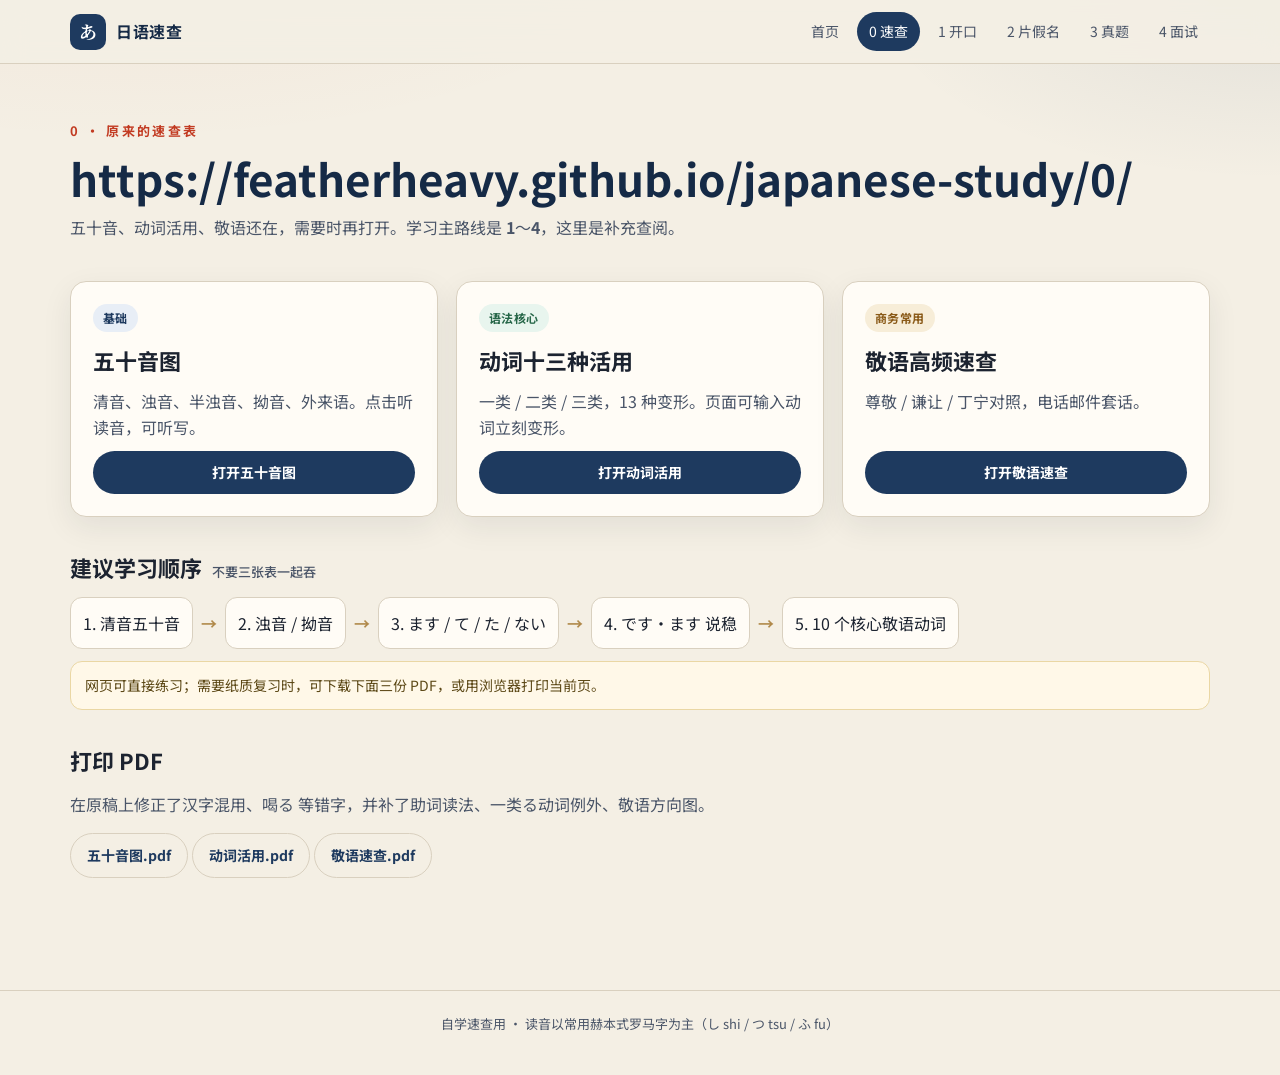
==== 0/index.html @ 9b51ec2e "Add /0/ quick-reference hub and katakana quiz on /2/. Route the original 五十音/动词/敬语 section through /" ====
<!DOCTYPE html>
<html lang="zh-CN">
<head>
  <meta charset="UTF-8">
  <meta name="viewport" content="width=device-width, initial-scale=1">
  <title>0 速查表 | 五十音 · 动词 · 敬语</title>
  <meta name="description" content="0 原来的速查表：五十音图、动词十三种活用、敬语高频速查。">
  <link rel="preconnect" href="https://fonts.googleapis.com">
  <link rel="preconnect" href="https://fonts.gstatic.com" crossorigin>
  <link href="https://fonts.googleapis.com/css2?family=Noto+Sans+JP:wght@400;600;700&family=Noto+Sans+SC:wght@400;600;700&family=Noto+Serif+JP:wght@600;700&display=swap" rel="stylesheet">
  <link rel="stylesheet" href="../assets/css/style.css">
  <link rel="icon" href="data:image/svg+xml,<svg xmlns='http://www.w3.org/2000/svg' viewBox='0 0 100 100'><rect rx='18' width='100' height='100' fill='%231e3a5f'/><text x='50' y='68' text-anchor='middle' font-size='58' fill='white'>あ</text></svg>">
</head>
<body>
  <header class="site-header">
    <div class="header-inner">
      <a class="brand" href="../index.html"><span class="brand-mark serif">あ</span>日语速查</a>
      <button class="menu-btn" type="button">菜单</button>
      <nav class="nav">
        <a href="../index.html">首页</a>
        <a class="active" href="../0/">0 速查</a>
        <a href="../1/">1 开口</a>
        <a href="../2/">2 片假名</a>
        <a href="../3/">3 真题</a>
        <a href="../4/">4 面试</a>
      </nav>
    </div>
  </header>

  <main class="wrap">
    <section class="hero">
      <div class="kicker">0 · 原来的速查表</div>
      <h1>https://featherheavy.github.io/japanese-study/0/</h1>
      <p class="lede">五十音、动词活用、敬语还在，需要时再打开。学习主路线是 <b>1</b>～<b>4</b>，这里是补充查阅。</p>
    </section>

    <div class="cards">
      <article class="card">
        <span class="tag navy">基础</span>
        <h2>五十音图</h2>
        <p>清音、浊音、半浊音、拗音、外来语。点击听读音，可听写。</p>
        <a class="btn" href="../kana.html">打开五十音图</a>
      </article>
      <article class="card">
        <span class="tag green">语法核心</span>
        <h2>动词十三种活用</h2>
        <p>一类 / 二类 / 三类，13 种变形。页面可输入动词立刻变形。</p>
        <a class="btn" href="../verbs.html">打开动词活用</a>
      </article>
      <article class="card">
        <span class="tag gold">商务常用</span>
        <h2>敬语高频速查</h2>
        <p>尊敬 / 谦让 / 丁宁对照，电话邮件套话。</p>
        <a class="btn" href="../keigo.html">打开敬语速查</a>
      </article>
    </div>

    <section class="section">
      <h2>建议学习顺序 <small>不要三张表一起吞</small></h2>
      <div class="flow">
        <span class="pill">1. 清音五十音</span><span class="arrow">→</span>
        <span class="pill">2. 浊音 / 拗音</span><span class="arrow">→</span>
        <span class="pill">3. ます / て / た / ない</span><span class="arrow">→</span>
        <span class="pill">4. です・ます 说稳</span><span class="arrow">→</span>
        <span class="pill">5. 10 个核心敬语动词</span>
      </div>
      <div class="grid-notes">
        <div class="note">网页可直接练习；需要纸质复习时，可下载下面三份 PDF，或用浏览器打印当前页。</div>
      </div>
    </section>

    <section class="section">
      <h2>打印 PDF</h2>
      <p class="lede">在原稿上修正了汉字混用、喝る 等错字，并补了助词读法、一类る动词例外、敬语方向图。</p>
      <p>
        <a class="btn ghost" href="../pdf/kana.pdf">五十音图.pdf</a>
        <a class="btn ghost" href="../pdf/verbs.pdf">动词活用.pdf</a>
        <a class="btn ghost" href="../pdf/keigo.pdf">敬语速查.pdf</a>
      </p>
    </section>
  </main>

  <footer class="site-footer">自学速查用 · 读音以常用赫本式罗马字为主（し shi / つ tsu / ふ fu）</footer>
  <script src="../assets/js/common.js"></script>
</body>
</html>
---- assets/css/style.css ----
:root {
  --ink: #1c2330;
  --ink-soft: #4a5568;
  --navy: #1e3a5f;
  --navy-deep: #152a46;
  --indigo: #2c5282;
  --accent: #c23b22;
  --gold: #b0894a;
  --paper: #f4efe4;
  --paper-2: #ebe4d4;
  --card: #fffcf6;
  --line: #d9d0bf;
  --seion: #1e3a5f;
  --daku: #2b6cb0;
  --handaku: #c05621;
  --youon: #2f855a;
  --godan: #276749;
  --ichidan: #2b6cb0;
  --fukisoku: #6b46c1;
  --sonkei: #2b6cb0;
  --kenjo: #2f855a;
  --teinei: #c05621;
  --bika: #805ad5;
  --ok: #276749;
  --bad: #c53030;
  --shadow: 0 10px 30px rgba(28, 35, 48, 0.08);
  --radius: 16px;
}

* { box-sizing: border-box; }
html { scroll-behavior: smooth; }
body {
  margin: 0;
  color: var(--ink);
  background:
    radial-gradient(1200px 500px at 10% -10%, rgba(194, 59, 34, 0.06), transparent 50%),
    radial-gradient(900px 400px at 100% 0%, rgba(30, 58, 95, 0.08), transparent 45%),
    var(--paper);
  font-family: "Noto Sans SC", "Noto Sans JP", "PingFang SC", "Hiragino Sans GB", sans-serif;
  line-height: 1.65;
  min-height: 100vh;
}

a { color: var(--navy); text-decoration: none; }
a:hover { color: var(--accent); }
.jp { font-family: "Noto Sans JP", "Hiragino Kaku Gothic ProN", sans-serif; }
.serif { font-family: "Noto Serif JP", "Songti SC", serif; }

.site-header {
  position: sticky;
  top: 0;
  z-index: 40;
  background: rgba(244, 239, 228, 0.92);
  backdrop-filter: blur(12px);
  border-bottom: 1px solid var(--line);
}
.header-inner {
  max-width: 1180px;
  margin: 0 auto;
  padding: 12px 20px;
  display: flex;
  align-items: center;
  gap: 18px;
}
.brand {
  display: flex;
  align-items: center;
  gap: 10px;
  color: var(--navy-deep);
  font-weight: 700;
  letter-spacing: 0.04em;
}
.brand-mark {
  width: 36px;
  height: 36px;
  border-radius: 10px;
  background: var(--navy);
  color: #fff;
  display: grid;
  place-items: center;
  font-family: "Noto Serif JP", serif;
  font-size: 18px;
}
.nav {
  display: flex;
  gap: 6px;
  margin-left: auto;
  flex-wrap: wrap;
}
.nav a {
  padding: 8px 12px;
  border-radius: 999px;
  color: var(--ink-soft);
  font-size: 14px;
}
.nav a:hover, .nav a.active {
  background: var(--navy);
  color: #fff;
}
.menu-btn {
  display: none;
  margin-left: auto;
  border: 1px solid var(--line);
  background: var(--card);
  border-radius: 10px;
  padding: 8px 12px;
}

.wrap { max-width: 1180px; margin: 0 auto; padding: 28px 20px 80px; }
.hero {
  padding: 28px 0 12px;
  display: grid;
  gap: 10px;
}
.kicker {
  color: var(--accent);
  font-size: 13px;
  letter-spacing: 0.18em;
  font-weight: 700;
}
h1 { margin: 0; font-size: clamp(28px, 4vw, 44px); line-height: 1.2; color: var(--navy-deep); }
.lede { margin: 0; max-width: 720px; color: var(--ink-soft); font-size: 16px; }

.cards {
  display: grid;
  grid-template-columns: repeat(auto-fit, minmax(240px, 1fr));
  gap: 18px;
  margin-top: 28px;
}
.card {
  background: var(--card);
  border: 1px solid var(--line);
  border-radius: var(--radius);
  box-shadow: var(--shadow);
  padding: 22px;
  display: flex;
  flex-direction: column;
  gap: 10px;
  min-height: 220px;
}
.card h2 { margin: 0; font-size: 22px; }
.card p { margin: 0; color: var(--ink-soft); flex: 1; }
.tag {
  display: inline-flex;
  align-items: center;
  width: fit-content;
  padding: 4px 10px;
  border-radius: 999px;
  font-size: 12px;
  font-weight: 700;
  letter-spacing: 0.04em;
}
.tag.navy { background: #e8eef6; color: var(--navy); }
.tag.green { background: #e8f5ee; color: var(--godan); }
.tag.gold { background: #f7edd8; color: #8a5a18; }
.btn {
  display: inline-flex;
  align-items: center;
  justify-content: center;
  gap: 6px;
  background: var(--navy);
  color: #fff;
  border: 0;
  border-radius: 999px;
  padding: 10px 16px;
  font-weight: 700;
  cursor: pointer;
  font-size: 14px;
}
.btn:hover { background: var(--navy-deep); color: #fff; }
.btn.ghost {
  background: transparent;
  color: var(--navy);
  border: 1px solid var(--line);
}
.btn.accent { background: var(--accent); }
.btn.small { padding: 7px 12px; font-size: 13px; }

.toolbar {
  display: flex;
  flex-wrap: wrap;
  gap: 8px;
  align-items: center;
  margin: 18px 0;
  background: var(--card);
  border: 1px solid var(--line);
  border-radius: 14px;
  padding: 12px;
}
.search {
  flex: 1;
  min-width: 180px;
  border: 1px solid var(--line);
  border-radius: 10px;
  padding: 9px 12px;
  background: #fff;
  font: inherit;
}
.toggle {
  display: inline-flex;
  align-items: center;
  gap: 6px;
  font-size: 13px;
  color: var(--ink-soft);
  user-select: none;
}

.section { margin: 32px 0; }
.section h2 {
  margin: 0 0 12px;
  font-size: 22px;
  display: flex;
  align-items: baseline;
  gap: 10px;
}
.section h2 small { color: var(--ink-soft); font-size: 13px; font-weight: 500; }
.note {
  background: #fff8e8;
  border: 1px solid #ead7a4;
  border-radius: 12px;
  padding: 12px 14px;
  color: #5c4816;
  font-size: 14px;
}
.note.warn { background: #fff1f0; border-color: #f0c2bd; color: #7a2d26; }
.note.ok { background: #eef8f1; border-color: #b7ddc4; color: #21543a; }
.grid-notes { display: grid; gap: 10px; margin-top: 12px; }

table.data {
  width: 100%;
  border-collapse: collapse;
  background: var(--card);
  border: 1px solid var(--line);
  border-radius: 12px;
  overflow: hidden;
  font-size: 14px;
}
table.data th, table.data td {
  border-bottom: 1px solid var(--line);
  padding: 9px 10px;
  text-align: left;
  vertical-align: top;
}
table.data th { background: var(--navy); color: #fff; font-weight: 700; }
table.data tr:nth-child(even) td { background: #f7f3ea; }
table.data .jp { font-size: 16px; }

.kana-table {
  width: 100%;
  border-collapse: separate;
  border-spacing: 6px;
}
.kana-table th {
  background: var(--navy);
  color: #fff;
  padding: 8px;
  border-radius: 10px;
  font-weight: 600;
  font-size: 13px;
}
.kana-cell, .empty-cell {
  background: var(--card);
  border: 1px solid var(--line);
  border-radius: 12px;
  min-height: 88px;
  padding: 8px 4px 6px;
  text-align: center;
  cursor: pointer;
  transition: transform 0.12s ease, box-shadow 0.12s ease, border-color 0.12s ease;
}
.kana-cell:hover, .kana-cell.active {
  transform: translateY(-2px);
  border-color: var(--accent);
  box-shadow: var(--shadow);
}
.empty-cell { background: #eee8db; cursor: default; }
.row-label {
  background: #e8eef6;
  color: var(--navy);
  font-weight: 700;
  border-radius: 10px;
  text-align: center;
  min-width: 54px;
}
.hira { display: block; font-size: 28px; line-height: 1.15; color: var(--navy-deep); }
.kata { display: block; font-size: 18px; color: var(--indigo); }
.roma { display: block; font-size: 12px; color: var(--ink-soft); letter-spacing: 0.04em; }
.hide-hira .hira, .hide-kata .kata, .hide-roma .roma { visibility: hidden; }

.loan-grid, .special-grid, .triple {
  display: grid;
  grid-template-columns: repeat(4, 1fr);
  gap: 8px;
}
.triple { grid-template-columns: repeat(3, 1fr); }
.pill {
  background: var(--card);
  border: 1px solid var(--line);
  border-radius: 12px;
  padding: 12px;
}
.pill .hira { font-size: 22px; }

.quiz-box {
  background: var(--card);
  border: 1px solid var(--line);
  border-radius: 16px;
  padding: 20px;
  box-shadow: var(--shadow);
}
.quiz-char {
  font-size: 72px;
  text-align: center;
  line-height: 1;
  margin: 8px 0 16px;
}
.choices { display: grid; grid-template-columns: repeat(2, 1fr); gap: 10px; }
.choice {
  border: 1px solid var(--line);
  background: #fff;
  border-radius: 12px;
  padding: 12px;
  cursor: pointer;
  font-size: 18px;
}
.choice.correct { background: #e8f6ed; border-color: var(--ok); }
.choice.wrong { background: #fdecec; border-color: var(--bad); }
.score { color: var(--ink-soft); font-size: 14px; }

.verb-types, .keigo-types {
  display: grid;
  grid-template-columns: repeat(3, 1fr);
  gap: 12px;
}
.type-card { border-top: 4px solid var(--gold); }
.type-card.godan { border-top-color: var(--godan); }
.type-card.ichidan { border-top-color: var(--ichidan); }
.type-card.fukisoku { border-top-color: var(--fukisoku); }
.type-card.sonkei { border-top-color: var(--sonkei); }
.type-card.kenjo { border-top-color: var(--kenjo); }
.type-card.teinei { border-top-color: var(--teinei); }

.conjugator {
  display: grid;
  grid-template-columns: 1.1fr 1.9fr;
  gap: 16px;
  align-items: start;
}
.conju-form { display: grid; gap: 10px; }
.conju-form input, .conju-form select {
  width: 100%;
  padding: 10px 12px;
  border-radius: 10px;
  border: 1px solid var(--line);
  font: inherit;
  background: #fff;
}
.result-grid {
  display: grid;
  grid-template-columns: repeat(2, 1fr);
  gap: 8px;
}
.result-item {
  background: #fff;
  border: 1px solid var(--line);
  border-radius: 12px;
  padding: 10px 12px;
}
.result-item .label { font-size: 12px; color: var(--ink-soft); }
.result-item .value { font-size: 20px; }

.chips { display: flex; flex-wrap: wrap; gap: 6px; }
.chip {
  border: 1px solid var(--line);
  background: #fff;
  border-radius: 999px;
  padding: 5px 10px;
  cursor: pointer;
  font-size: 13px;
}
.chip:hover, .chip.on { background: var(--navy); color: #fff; border-color: var(--navy); }

.flow {
  display: flex;
  flex-wrap: wrap;
  gap: 8px;
  align-items: center;
}
.flow .arrow { color: var(--gold); font-weight: 700; }

.site-footer {
  border-top: 1px solid var(--line);
  color: var(--ink-soft);
  font-size: 13px;
  padding: 22px 20px 40px;
  text-align: center;
}

.stamp {
  display: inline-grid;
  place-items: center;
  min-width: 42px;
  height: 42px;
  border: 2px solid var(--accent);
  color: var(--accent);
  border-radius: 6px;
  font-weight: 800;
  font-size: 12px;
  transform: rotate(-8deg);
}

@media (max-width: 900px) {
  .cards, .verb-types, .keigo-types, .conjugator, .choices {
    grid-template-columns: 1fr;
  }
  .loan-grid, .triple, .special-grid { grid-template-columns: 1fr 1fr; }
  .result-grid { grid-template-columns: 1fr; }
  .kana-table { min-width: 560px; }
  .section { overflow-x: auto; }
  .menu-btn { display: inline-flex; }
  .nav { display: none; width: 100%; }
  .nav.open { display: flex; }
  .header-inner { flex-wrap: wrap; }
  .hira { font-size: 22px; }
  .quiz-char { font-size: 56px; }
}

@media print {
  .site-header, .toolbar, .quiz-box, .menu-btn, .btn, .site-footer { display: none !important; }
  body { background: #fff; }
  .card, table.data, .kana-cell { box-shadow: none; }
  a { color: inherit; }
}
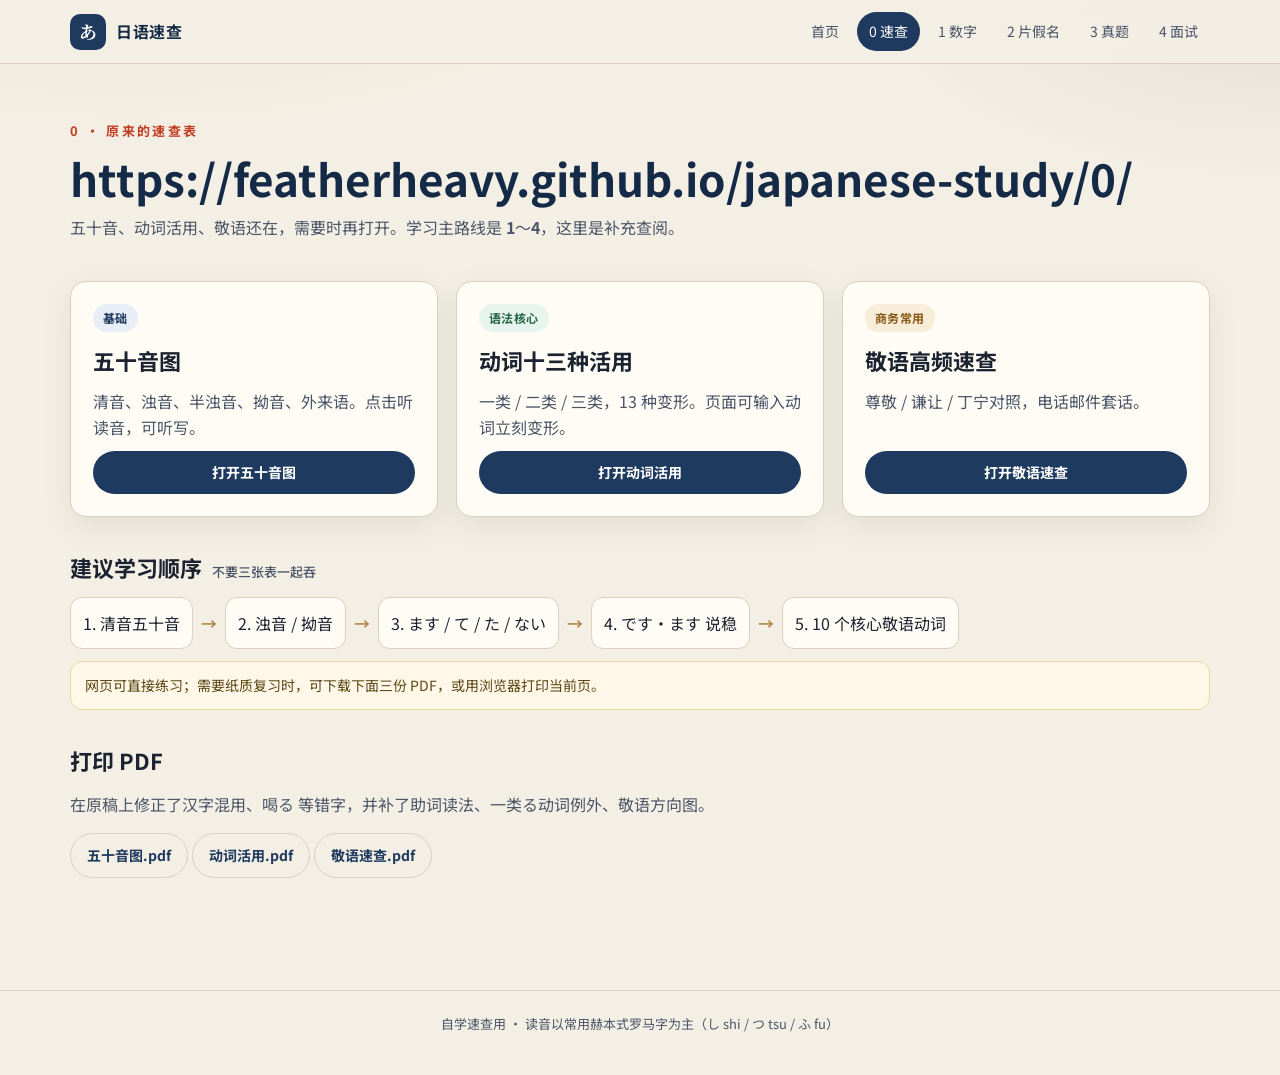
==== commit cac03997: "checkpoint before checking out main" ====
--- a/0/index.html
+++ b/0/index.html
@@ -19,7 +19,7 @@
       <nav class="nav">
         <a href="../index.html">首页</a>
         <a class="active" href="../0/">0 速查</a>
-        <a href="../1/">1 开口</a>
+        <a href="../1/">1 数字</a>
         <a href="../2/">2 片假名</a>
         <a href="../3/">3 真题</a>
         <a href="../4/">4 面试</a>
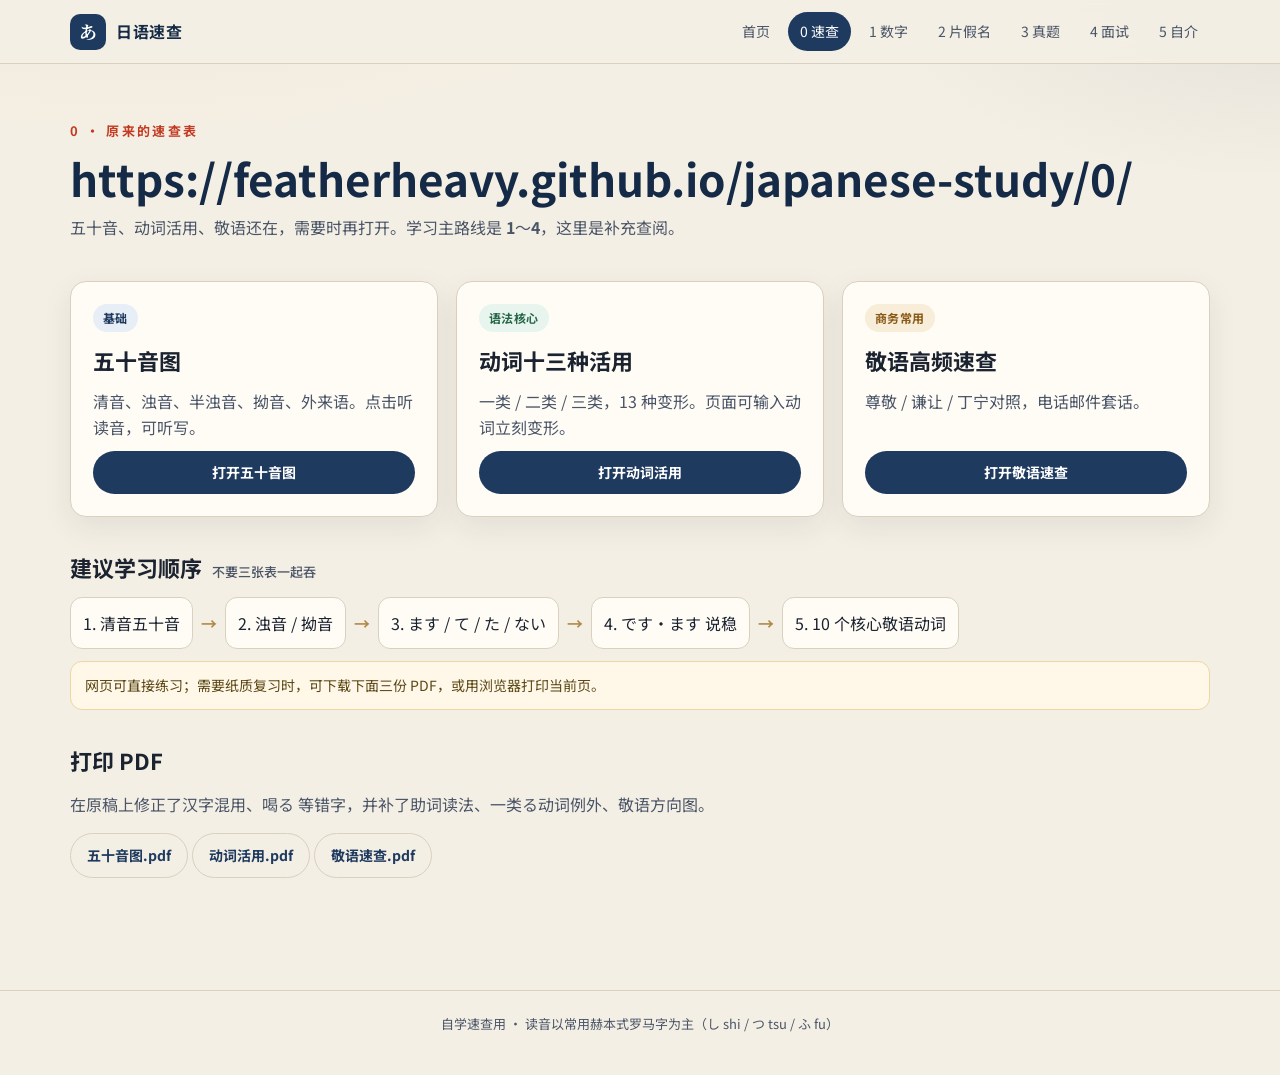
==== commit ac433076: "Add /5/ self-introduction practice with audio and kana. Co-authored-by: Cursor <cursoragent@cursor.c" ====
--- a/0/index.html
+++ b/0/index.html
@@ -23,6 +23,7 @@
         <a href="../2/">2 片假名</a>
         <a href="../3/">3 真题</a>
         <a href="../4/">4 面试</a>
+        <a href="../5/">5 自介</a>
       </nav>
     </div>
   </header>
